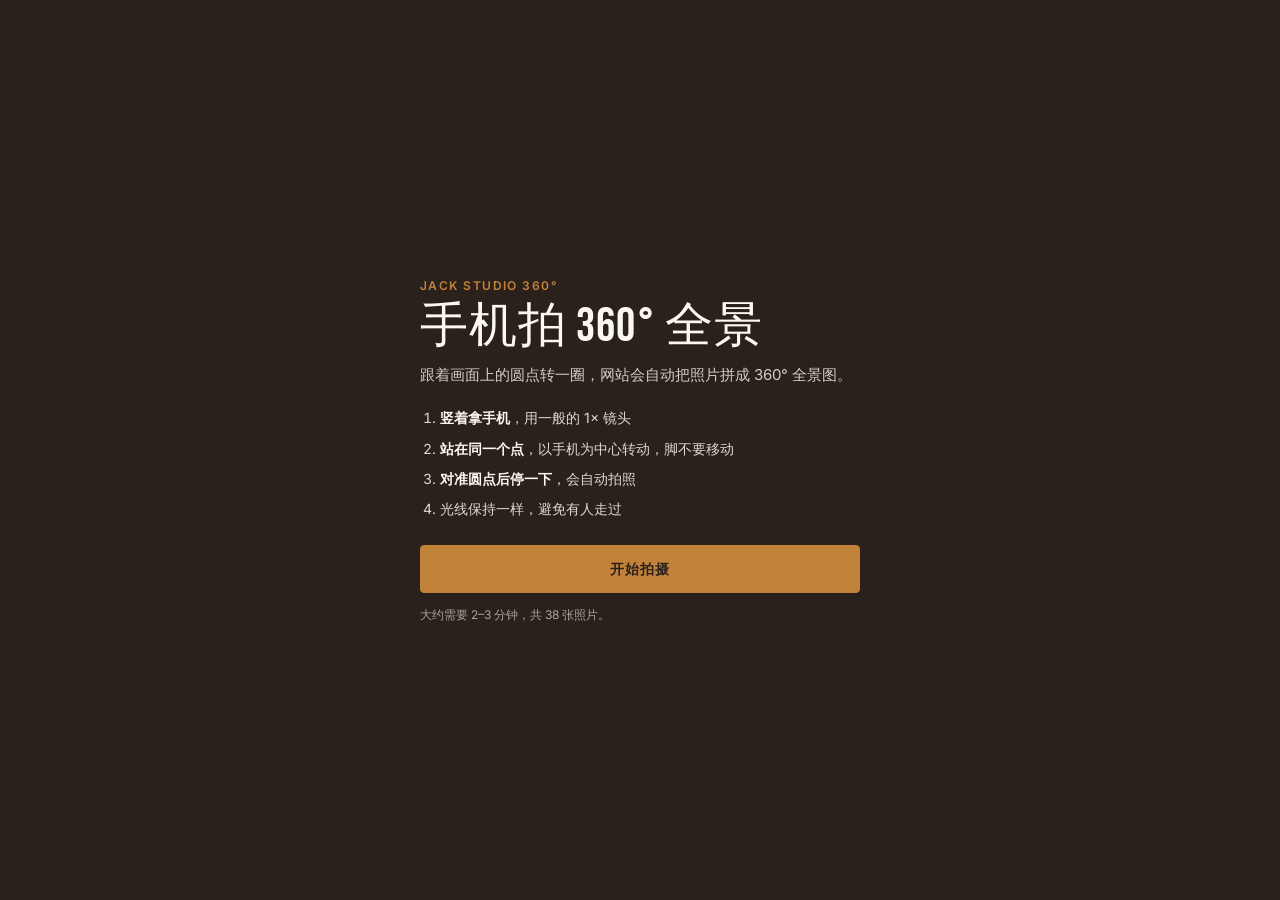
==== capture/index.html @ af5fc039 "Add files via upload" ====
<!doctype html>
<html lang="zh">
<head>
  <meta charset="utf-8">
  <meta name="viewport" content="width=device-width, initial-scale=1, viewport-fit=cover">
  <meta name="robots" content="noindex">
  <meta name="theme-color" content="#2b211c">
  <title>手机拍 360° — Jack Studio</title>
  <link rel="stylesheet" href="../assets/css/style.css">
  <link rel="stylesheet" href="../assets/vendor/photo-sphere-viewer/core.css">
  <link rel="stylesheet" href="capture.css">
  <script type="importmap">
    {
      "imports": {
        "three": "../assets/vendor/three/three.module.min.js",
        "@photo-sphere-viewer/core": "../assets/vendor/photo-sphere-viewer/core.module.js"
      }
    }
  </script>
</head>
<body class="cap">

  <!-- 1. Intro -->
  <section class="cap-screen cap-intro" id="intro">
    <div class="cap-intro-inner">
      <p class="cap-eyebrow">JACK STUDIO 360°</p>
      <h1>手机拍 360° 全景</h1>
      <p class="cap-lead">跟着画面上的圆点转一圈，网站会自动把照片拼成 360° 全景图。</p>
      <ol class="cap-tips">
        <li><b>竖着拿手机</b>，用一般的 1× 镜头</li>
        <li><b>站在同一个点</b>，以手机为中心转动，脚不要移动</li>
        <li><b>对准圆点后停一下</b>，会自动拍照</li>
        <li>光线保持一样，避免有人走过</li>
      </ol>
      <p class="cap-error" id="intro-error" role="alert" hidden></p>
      <button class="cap-btn" type="button" id="start">开始拍摄</button>
      <p class="cap-note">大约需要 2–3 分钟，共 38 张照片。</p>
    </div>
  </section>

  <!-- 2. Capture -->
  <section class="cap-screen cap-live" id="live" hidden>
    <video id="video" playsinline muted autoplay></video>
    <canvas id="overlay" aria-hidden="true"></canvas>
    <div class="cap-flash" id="flash"></div>
    <div class="cap-reticle" aria-hidden="true"></div>

    <div class="cap-top">
      <button class="cap-icon" type="button" id="cancel" aria-label="取消">×</button>
      <div class="cap-count"><span id="count">0</span> / <span id="total">38</span></div>
      <button class="cap-icon cap-icon--text" type="button" id="undo" disabled>撤销</button>
    </div>
    <p class="cap-hint" id="hint" aria-live="polite">把中间的圆圈对准圆点</p>

    <div class="cap-bottom">
      <button class="cap-shutter" type="button" id="shutter" aria-label="手动拍照"></button>
      <button class="cap-btn cap-btn--ghost" type="button" id="finish" disabled>完成</button>
    </div>
  </section>

  <!-- 3. Processing -->
  <section class="cap-screen cap-proc" id="proc" hidden>
    <div class="cap-intro-inner">
      <h2>正在拼接全景图</h2>
      <p class="cap-lead" id="proc-stage">准备照片…</p>
      <div class="cap-progress"><i id="proc-bar"></i></div>
      <p class="cap-note">请保持这个页面打开，大约需要 20–60 秒。</p>
    </div>
  </section>

  <!-- 4. Result -->
  <section class="cap-screen cap-result" id="result" hidden>
    <div class="cap-pano" id="cap-pano"></div>
    <div class="cap-result-bar">
      <p class="cap-note" id="result-info"></p>
      <div class="cap-actions">
        <a class="cap-btn" id="download" download="jackstudio-360.jpg">下载全景图</a>
        <button class="cap-btn cap-btn--ghost" type="button" id="share" hidden>分享</button>
        <button class="cap-btn cap-btn--ghost" type="button" id="again">重新拍摄</button>
      </div>
      <p class="cap-note">下载后，在后台 Showroom 按「新增场景」上传这张图。</p>
    </div>
  </section>

  <script type="module" src="capture.js"></script>
</body>
</html>
---- assets/css/style.css ----
/* Jack Studio 360 — shared styles */
/* Self-hosted fonts (SIL Open Font License — free for commercial use) */
@font-face { font-family: "Bebas Neue"; font-style: normal; font-weight: 400; font-display: swap; src: url("../fonts/bebas-neue-latin-400-normal.woff2") format("woff2"); }
@font-face { font-family: "Inter"; font-style: normal; font-weight: 400; font-display: swap; src: url("../fonts/inter-latin-400-normal.woff2") format("woff2"); }
@font-face { font-family: "Inter"; font-style: normal; font-weight: 500; font-display: swap; src: url("../fonts/inter-latin-500-normal.woff2") format("woff2"); }
@font-face { font-family: "Inter"; font-style: normal; font-weight: 600; font-display: swap; src: url("../fonts/inter-latin-600-normal.woff2") format("woff2"); }

:root {
  --espresso: #401410;
  --ivory: #fbf8f0;
  --tan: #c38239;
  --sage: #8da68a;
  --olive: #6b5d45;
  --ink: #2b211c;          /* darkest tone — never pure black */
  --line: rgba(64, 20, 16, 0.14);
  --font-head: "Bebas Neue", Impact, sans-serif;
  --font-body: "Inter", system-ui, sans-serif;
  --radius: 4px;
  --header-h: 64px;
}

*, *::before, *::after { box-sizing: border-box; }
html, body { margin: 0; height: 100%; }
body {
  background: var(--ivory);
  color: var(--espresso);
  font: 400 15px/1.6 var(--font-body);
  -webkit-font-smoothing: antialiased;
}
img { max-width: 100%; display: block; }
a { color: inherit; }
h1, h2, h3 { font-family: var(--font-head); font-weight: 400; letter-spacing: 0.02em; line-height: 1; margin: 0; }
:focus-visible { outline: 2px solid var(--tan); outline-offset: 2px; }
[hidden] { display: none !important; }
.visually-hidden { position: absolute; width: 1px; height: 1px; overflow: hidden; clip: rect(0 0 0 0); white-space: nowrap; }

/* Header */
.site-header {
  height: var(--header-h);
  display: flex; align-items: center; justify-content: space-between;
  padding: 0 24px;
  border-bottom: 1px solid var(--line);
  background: var(--ivory);
}
.brand { white-space: nowrap; font-family: var(--font-head); font-size: 26px; text-decoration: none; letter-spacing: 0.04em; }
.brand span { color: var(--tan); }
.site-nav { display: flex; gap: 24px; }
.site-nav a { text-decoration: none; font-size: 13px; font-weight: 500; text-transform: uppercase; letter-spacing: 0.08em; }
.site-nav a[aria-current="page"] { color: var(--tan); }
body.is-embed .site-header { display: none; }

/* Buttons */
.btn {
  display: inline-flex; align-items: center; justify-content: center; gap: 8px;
  min-height: 44px; padding: 0 22px;
  border: 1px solid var(--espresso); border-radius: var(--radius);
  background: var(--espresso); color: var(--ivory);
  font: 500 13px/1 var(--font-body); text-transform: uppercase; letter-spacing: 0.08em;
  text-decoration: none; cursor: pointer;
}
.btn:hover { background: var(--ink); }
.btn--ghost { background: transparent; color: var(--espresso); }
.btn--ghost:hover { background: rgba(64, 20, 16, 0.06); }

/* Home */
.home { max-width: 1200px; margin: 0 auto; padding: 56px 24px 80px; }
.home-hero h1 { font-size: clamp(48px, 8vw, 96px); }
.home-hero p { max-width: 520px; color: var(--olive); margin: 12px 0 28px; }
.home-section { margin-top: 64px; }
.home-section h2 { font-size: 32px; margin-bottom: 20px; }
.card-grid { display: grid; grid-template-columns: repeat(auto-fill, minmax(240px, 1fr)); gap: 20px; }
.card { text-decoration: none; border: 1px solid var(--line); border-radius: var(--radius); overflow: hidden; background: #fff; }
.card img { aspect-ratio: 1; object-fit: cover; width: 100%; background: var(--ivory); }
.card-body { padding: 14px 16px 18px; }
.card-body h3 { font-size: 24px; }
.card-meta { font-size: 13px; color: var(--olive); }

/* Showroom */
.showroom-page { height: 100dvh; display: flex; flex-direction: column; overflow: hidden; }
.showroom { position: relative; flex: 1; min-height: 0; background: var(--ink); }
#pano { position: absolute; inset: 0; }
.scene-title {
  position: absolute; top: 16px; left: 16px; z-index: 10;
  padding: 8px 14px; border-radius: var(--radius);
  background: rgba(43, 33, 28, 0.72); color: var(--ivory);
  font-family: var(--font-head); font-size: 22px; letter-spacing: 0.04em;
}
.scene-list {
  position: absolute; left: 16px; right: 16px; bottom: 56px; z-index: 10;
  display: flex; gap: 10px; overflow-x: auto;
  list-style: none; margin: 0; padding: 0 0 4px; scrollbar-width: none;
}
.scene-list button {
  flex: 0 0 auto; width: 120px; padding: 0; border: 2px solid transparent; border-radius: var(--radius);
  background: var(--ink); color: var(--ivory); cursor: pointer; overflow: hidden; text-align: left;
}
.scene-list button[aria-current="true"] { border-color: var(--tan); }
.scene-list img { width: 100%; aspect-ratio: 2 / 1; object-fit: cover; }
.scene-list span { display: block; padding: 4px 8px; font-size: 12px; font-weight: 500; }

/* Hotspot markers */
.hs { display: flex; align-items: center; gap: 8px; cursor: pointer; }
.hs-dot {
  width: 36px; height: 36px; border-radius: 50%;
  display: grid; place-items: center;
  background: rgba(251, 248, 240, 0.92); color: var(--espresso);
  box-shadow: 0 0 0 6px rgba(251, 248, 240, 0.28), 0 4px 12px rgba(43, 33, 28, 0.35);
  font: 600 18px/1 var(--font-body);
}
.hs--scene .hs-dot { background: var(--tan); color: var(--ivory); }
.hs--info .hs-dot { background: var(--sage); color: var(--ivory); font-family: Georgia, serif; font-style: italic; }
.hs-label {
  padding: 5px 10px; border-radius: var(--radius);
  background: rgba(43, 33, 28, 0.78); color: var(--ivory);
  font: 500 12px/1.2 var(--font-body); text-transform: uppercase; letter-spacing: 0.06em; white-space: nowrap;
}

/* Product drawer */
.drawer {
  position: absolute; top: 0; right: 0; bottom: 0; z-index: 20;
  width: min(380px, 100%);
  background: var(--ivory); box-shadow: -8px 0 24px rgba(43, 33, 28, 0.25);
  transform: translateX(100%); transition: transform 0.3s ease;
  display: flex; flex-direction: column;
}
.drawer.is-open { transform: none; }
.drawer-close {
  position: absolute; top: 10px; right: 10px; width: 44px; height: 44px;
  border: 0; background: transparent; font-size: 26px; cursor: pointer; color: var(--espresso);
}
.drawer-body { padding: 56px 24px 24px; overflow-y: auto; }
.drawer-body img { aspect-ratio: 1; object-fit: cover; width: 100%; border-radius: var(--radius); margin-bottom: 16px; }
.drawer-body .eyebrow { font-size: 12px; text-transform: uppercase; letter-spacing: 0.1em; color: var(--tan); font-weight: 600; }
.drawer-body h2 { font-size: 34px; margin: 6px 0; }
.drawer-body .price { font-weight: 600; margin-bottom: 12px; }
.drawer-body p { color: var(--olive); margin: 0 0 20px; }
.drawer-actions { display: grid; gap: 10px; }

/* Product page */
.product-page { max-width: 1200px; margin: 0 auto; padding: 32px 24px 64px; display: grid; gap: 40px; grid-template-columns: minmax(0, 1.4fr) minmax(0, 1fr); align-items: start; }
.viewer-tabs { display: flex; gap: 8px; margin-bottom: 12px; }
.viewer-tabs button {
  min-height: 40px; padding: 0 16px; border: 1px solid var(--line); border-radius: var(--radius);
  background: transparent; color: var(--espresso); font: 500 12px/1 var(--font-body);
  text-transform: uppercase; letter-spacing: 0.08em; cursor: pointer;
}
.viewer-tabs button[aria-selected="true"] { background: var(--espresso); color: var(--ivory); border-color: var(--espresso); }
.viewer-stage { position: relative; aspect-ratio: 1; background: #fff; border: 1px solid var(--line); border-radius: var(--radius); overflow: hidden; }
.viewer-stage model-viewer { width: 100%; height: 100%; --poster-color: #fff; }
.product-info h1 { font-size: clamp(40px, 5vw, 64px); margin: 6px 0 10px; }
.product-info .eyebrow { font-size: 12px; text-transform: uppercase; letter-spacing: 0.1em; color: var(--tan); font-weight: 600; }
.product-info .price { font-size: 18px; font-weight: 600; margin-bottom: 16px; }
.product-info p { color: var(--olive); }
.product-info .btn { margin-top: 12px; }
body.is-embed .product-page { grid-template-columns: 1fr; padding: 0; }
body.is-embed .product-info { display: none; }
body.is-embed .viewer-stage { border: 0; }

/* Spin viewer */
.spin { position: absolute; inset: 0; cursor: grab; touch-action: pan-y; user-select: none; -webkit-user-select: none; }
.spin.is-dragging { cursor: grabbing; }
.spin img { width: 100%; height: 100%; object-fit: contain; pointer-events: none; }
.spin-hint {
  position: absolute; left: 50%; bottom: 16px; transform: translateX(-50%);
  padding: 6px 12px; border-radius: 999px; background: rgba(43, 33, 28, 0.72); color: var(--ivory);
  font-size: 12px; font-weight: 500; letter-spacing: 0.04em; pointer-events: none;
  transition: opacity 0.3s;
}
.spin.has-interacted .spin-hint { opacity: 0; }
.spin-progress { position: absolute; left: 0; bottom: 0; height: 3px; background: var(--tan); transition: width 0.2s; }

.error-msg { padding: 40px 24px; text-align: center; color: var(--olive); }

@media (max-width: 860px) {
  .product-page { grid-template-columns: 1fr; gap: 24px; padding-top: 16px; }
  .site-header { padding: 0 16px; }
  .brand { font-size: 22px; }
  .site-nav { gap: 16px; }
  .scene-list { bottom: 52px; }
  .scene-list button { width: 96px; }
}
@media (prefers-reduced-motion: reduce) {
  .drawer, .spin-hint, .spin-progress { transition: none; }
}
.showroom .error-msg { color: var(--ivory); }
---- assets/vendor/photo-sphere-viewer/core.css ----
/*!
 * Photo Sphere Viewer 5.15.1
 * @copyright 2014-2015 Jérémy Heleine
 * @copyright 2015-2026 Damien "Mistic" Sorel
 * @licence MIT (https://opensource.org/licenses/MIT)
 */
/* src/styles/index.scss */
.psv-container {
  --psv-core-loaded: true;
  container-name: psv-container;
  container-type: size;
  width: 100%;
  height: 100%;
  margin: 0;
  padding: 0;
  position: relative;
  background:
    radial-gradient(
      #fff 0%,
      #fdfdfd 16%,
      #fbfbfb 33%,
      #f8f8f8 49%,
      #efefef 66%,
      #dfdfdf 82%,
      #bfbfbf 100%);
  overflow: hidden;
}
.psv-container * {
  box-sizing: content-box;
}
.psv-canvas-container {
  position: absolute;
  top: 0;
  left: 0;
  z-index: 0;
  transition: opacity linear 100ms;
}
.psv-fullscreen-emulation {
  position: fixed !important;
  top: 0 !important;
  left: 0 !important;
  width: 100% !important;
  height: 100% !important;
  z-index: 9999;
}
.psv-loader-container {
  display: flex;
  align-items: center;
  justify-content: center;
  position: absolute;
  top: 0;
  left: 0;
  width: 100%;
  height: 100%;
  z-index: 80;
}
.psv-loader {
  --psv-loader-border: 3px;
  --psv-loader-tickness: 10px;
  position: relative;
  display: flex;
  justify-content: center;
  align-items: center;
  color: rgba(255, 255, 255, 0.7);
  width: 150px;
  height: 150px;
}
.psv-loader-canvas {
  position: absolute;
  top: 0;
  left: 0;
  width: 100%;
  height: 100%;
  color: rgba(61, 61, 61, 0.5);
  z-index: -1;
}
.psv-loader-text {
  font: 600 16px sans-serif;
  text-align: center;
}
.psv-loader--undefined .psv-loader-canvas {
  animation: psv-loader 2s cubic-bezier(0.75, 0.25, 0.25, 0.75) infinite;
}
@keyframes psv-loader {
  0% {
    transform: rotate(0deg);
  }
  100% {
    transform: rotate(360deg);
  }
}
.psv-navbar {
  display: flex;
  position: absolute;
  z-index: 90;
  bottom: -40px;
  left: 0;
  width: 100%;
  height: 40px;
  background: rgba(61, 61, 61, 0.5);
  transition: bottom ease-in-out 0.1s;
  font: 16px sans-serif;
  cursor: default;
}
.psv-navbar--open {
  bottom: 0;
}
.psv-navbar,
.psv-navbar * {
  box-sizing: content-box;
}
.psv-button {
  flex: 0 0 auto;
  padding: 10px;
  position: relative;
  cursor: pointer;
  height: 20px;
  width: 20px;
  background: transparent;
  color: rgba(255, 255, 255, 0.7);
}
.psv-button--active {
  background: rgba(255, 255, 255, 0.2);
}
.psv-button--disabled {
  pointer-events: none;
  opacity: 0.5;
}
.psv-button-svg {
  width: 100%;
  transform: scale(1);
  transition: transform 200ms ease;
  vertical-align: initial;
}
.psv-button:not(.psv-button--disabled):focus-visible {
  outline: 2px solid #007cff;
  outline-offset: -2px;
}
.psv-container:not(.psv--is-touch) .psv-button--hover-scale:not(.psv-button--disabled):hover .psv-button-svg {
  transform: scale(1.2);
}
.psv-move-button + .psv-move-button {
  margin-left: -10px;
}
.psv-download-button {
  color: rgba(255, 255, 255, 0.7) !important;
  text-decoration: none !important;
}
.psv-download-button::before,
.psv-download-button::after {
  display: none !important;
}
.psv-custom-button {
  width: auto;
  min-width: 20px;
}
.psv-custom-button--no-padding {
  padding: 0;
  height: 100%;
}
.psv-caption {
  flex: 1 1 100%;
  color: rgba(255, 255, 255, 0.7);
  overflow: hidden;
  text-align: center;
  cursor: unset;
  padding: unset;
  height: unset;
  width: unset;
}
.psv-caption-content {
  display: inline-block;
  padding: 10px;
  white-space: nowrap;
}
.psv-zoom-range.psv-button {
  width: 80px;
  height: 1px;
  margin: 10px 0;
  padding: 9.5px 0;
  max-width: 600px;
}
.psv-zoom-range-line {
  position: relative;
  width: 80px;
  height: 1px;
  background: rgba(255, 255, 255, 0.7);
  transition: all 0.3s ease;
}
.psv-zoom-range-handle {
  position: absolute;
  border-radius: 50%;
  top: -3px;
  width: 7px;
  height: 7px;
  background: rgba(255, 255, 255, 0.7);
  transform: scale(1);
  transition: transform 0.3s ease;
}
.psv-zoom-range:not(.psv-button--disabled):hover .psv-zoom-range-line {
  box-shadow: 0 0 2px rgba(255, 255, 255, 0.7);
}
.psv-zoom-range:not(.psv-button--disabled):hover .psv-zoom-range-handle {
  transform: scale(1.3);
}
.psv-notification {
  position: absolute;
  z-index: 100;
  bottom: -40px;
  display: flex;
  justify-content: center;
  box-sizing: border-box;
  width: 100%;
  padding: 0 2em;
  opacity: 0;
  transition-property: opacity, bottom;
  transition-timing-function: ease-in-out;
  transition-duration: 200ms;
}
.psv-notification-content {
  max-width: 50em;
  background: rgba(61, 61, 61, 0.8);
  border-radius: 4px;
  padding: 0.5em 1em;
  font: 14px sans-serif;
  color: rgb(255, 255, 255);
}
.psv-notification--visible {
  opacity: 100;
  bottom: 80px;
}
.psv-overlay {
  display: flex;
  flex-direction: column;
  align-items: center;
  justify-content: center;
  position: absolute;
  z-index: 110;
  inset: 0;
  background:
    radial-gradient(
      #fff 0%,
      #fdfdfd 16%,
      #fbfbfb 33%,
      #f8f8f8 49%,
      #efefef 66%,
      #dfdfdf 82%,
      #bfbfbf 100%);
  opacity: 0.8;
  cursor: default;
}
.psv-overlay-image {
  width: 100%;
  text-align: center;
  color: rgb(48, 48, 48);
}
.psv-overlay-image svg {
  width: 50%;
}
@container psv-container (orientation: landscape) {
  .psv-overlay-image svg {
    width: 33%;
  }
}
.psv-overlay-title {
  color: black;
  margin-top: 1em;
  font: 30px sans-serif;
  text-align: center;
}
.psv-overlay-text {
  color: rgba(0, 0, 0, 0.8);
  font: 20px sans-serif;
  opacity: 0.8;
  text-align: center;
}
.psv-panel {
  position: absolute;
  z-index: 90;
  right: 0;
  height: 100%;
  width: 400px;
  max-width: calc(100% - 9px);
  background: rgba(10, 10, 10, 0.7);
  transform: translate3d(100%, 0, 0);
  opacity: 0;
  transition-property: opacity, transform;
  transition-timing-function: ease-in-out;
  transition-duration: 100ms;
  cursor: default;
  margin-left: 9px;
}
.psv--has-navbar .psv-panel {
  height: calc(100% - 40px);
}
.psv-panel-close-button {
  display: none;
  position: absolute;
  top: -1px;
  right: 0;
  width: 19.2px;
  height: 19.2px;
  padding: 6.4px;
  background: transparent;
  color: #fff;
  transition: background 300ms ease-in-out;
  cursor: pointer;
}
.psv-panel-close-button svg {
  transition: transform 300ms ease-in-out;
}
.psv-panel-close-button:hover {
  background: rgba(0, 0, 0, 0.9);
}
.psv-panel-close-button:hover svg {
  transform: scale(-1);
}
.psv-panel-resizer {
  display: none;
  position: absolute;
  top: 0;
  left: -9px;
  width: 9px;
  height: 100%;
  background-color: rgba(0, 0, 0, 0.9);
  cursor: col-resize;
}
.psv-panel-resizer::before {
  content: "";
  position: absolute;
  top: 50%;
  left: 5.5px;
  margin-top: -14.5px;
  width: 1px;
  height: 1px;
  box-shadow:
    1px 0 #fff,
    3px 0px #fff,
    5px 0px #fff,
    1px 2px #fff,
    3px 2px #fff,
    5px 2px #fff,
    1px 4px #fff,
    3px 4px #fff,
    5px 4px #fff,
    1px 6px #fff,
    3px 6px #fff,
    5px 6px #fff,
    1px 8px #fff,
    3px 8px #fff,
    5px 8px #fff,
    1px 10px #fff,
    3px 10px #fff,
    5px 10px #fff,
    1px 12px #fff,
    3px 12px #fff,
    5px 12px #fff,
    1px 14px #fff,
    3px 14px #fff,
    5px 14px #fff,
    1px 16px #fff,
    3px 16px #fff,
    5px 16px #fff,
    1px 18px #fff,
    3px 18px #fff,
    5px 18px #fff,
    1px 20px #fff,
    3px 20px #fff,
    5px 20px #fff,
    1px 22px #fff,
    3px 22px #fff,
    5px 22px #fff,
    1px 24px #fff,
    3px 24px #fff,
    5px 24px #fff,
    1px 26px #fff,
    3px 26px #fff,
    5px 26px #fff,
    1px 28px #fff,
    3px 28px #fff,
    5px 28px #fff;
  background: transparent;
}
.psv-panel-content {
  width: 100%;
  height: 100%;
  box-sizing: border-box;
  color: rgb(220, 220, 220);
  font: 16px sans-serif;
  overflow: auto;
}
.psv-panel-content:not(.psv-panel-content--no-margin) {
  padding: 1em;
}
.psv-panel-content--no-interaction {
  user-select: none;
  pointer-events: none;
}
.psv-panel--open {
  transform: translate3d(0, 0, 0);
  opacity: 1;
  transition-duration: 0.2s;
}
.psv-panel--open .psv-panel-close-button,
.psv-panel--open .psv-panel-resizer {
  display: block;
}
@container psv-container (max-width: 400px) {
  .psv-panel {
    width: 100% !important;
    max-width: none;
  }
  .psv-panel-resizer {
    display: none !important;
  }
}
.psv-panel-menu {
  height: 100%;
  display: flex;
  flex-direction: column;
}
.psv-panel-menu-title {
  flex: none;
  display: flex;
  align-items: center;
  font: 24px sans-serif;
  margin: 24px 12px;
}
.psv-panel-menu-title svg {
  width: 24px;
  height: 24px;
  margin-right: 12px;
}
.psv-panel-menu-list {
  flex: 1;
  list-style: none;
  margin: 0;
  padding: 0;
  overflow-x: hidden;
}
.psv-panel-menu-item {
  min-height: 1.5em;
  padding: 0.5em 1em;
  cursor: pointer;
  display: flex;
  align-items: center;
  justify-content: flex-start;
  transition: background 0.1s ease-in-out;
}
.psv-panel-menu-item--active {
  outline: 1px solid currentcolor;
  outline-offset: -1px;
}
.psv-panel-menu-item-icon {
  flex: none;
  height: 1.5em;
  width: 1.5em;
  margin-right: 0.5em;
}
.psv-panel-menu-item-icon img {
  max-width: 100%;
  max-height: 100%;
}
.psv-panel-menu-item-icon {
}
.psv-panel-menu-item-icon svg {
  width: 100%;
  height: 100%;
}
.psv-panel-menu-item:focus-visible {
  outline: 2px solid #007cff;
  outline-offset: -2px;
}
.psv-panel-menu--stripped .psv-panel-menu-item:hover {
  background: rgba(255, 255, 255, 0.2);
}
.psv-panel-menu--stripped .psv-panel-menu-item:nth-child(odd),
.psv-panel-menu--stripped .psv-panel-menu-item:nth-child(odd)::before {
  background: rgba(255, 255, 255, 0.1);
}
.psv-panel-menu--stripped .psv-panel-menu-item:nth-child(even),
.psv-panel-menu--stripped .psv-panel-menu-item:nth-child(even)::before {
  background: transparent;
}
.psv-container:not(.psv--is-touch) .psv-panel-menu-item:hover {
  background: rgba(255, 255, 255, 0.2);
}
.psv-tooltip {
  position: absolute;
  z-index: 50;
  box-sizing: border-box;
  max-width: 200px;
  background: rgba(61, 61, 61, 0.8);
  border-radius: 4px;
  opacity: 0;
  transition-property: opacity, transform;
  transition-timing-function: ease-in-out;
  transition-duration: 100ms;
  cursor: default;
}
.psv-tooltip-content {
  color: rgb(255, 255, 255);
  font: 14px sans-serif;
  text-shadow: 0 1px #000;
  padding: 0.5em 1em;
}
.psv-tooltip-arrow {
  position: absolute;
  height: 0;
  width: 0;
  border: 7px solid transparent;
}
.psv-tooltip--top-left,
.psv-tooltip--top-center,
.psv-tooltip--top-right {
  transform: translate3d(0, 5px, 0);
}
.psv-tooltip--top-left .psv-tooltip-arrow,
.psv-tooltip--top-center .psv-tooltip-arrow,
.psv-tooltip--top-right .psv-tooltip-arrow {
  border-top-color: rgba(61, 61, 61, 0.8);
}
.psv-tooltip--bottom-left,
.psv-tooltip--bottom-center,
.psv-tooltip--bottom-right {
  transform: translate3d(0, -5px, 0);
}
.psv-tooltip--bottom-left .psv-tooltip-arrow,
.psv-tooltip--bottom-center .psv-tooltip-arrow,
.psv-tooltip--bottom-right .psv-tooltip-arrow {
  border-bottom-color: rgba(61, 61, 61, 0.8);
}
.psv-tooltip--left-top,
.psv-tooltip--center-left,
.psv-tooltip--left-bottom {
  transform: translate3d(5px, 0, 0);
}
.psv-tooltip--left-top .psv-tooltip-arrow,
.psv-tooltip--center-left .psv-tooltip-arrow,
.psv-tooltip--left-bottom .psv-tooltip-arrow {
  border-left-color: rgba(61, 61, 61, 0.8);
}
.psv-tooltip--right-top,
.psv-tooltip--center-right,
.psv-tooltip--right-bottom {
  transform: translate3d(-5px, 0, 0);
}
.psv-tooltip--right-top .psv-tooltip-arrow,
.psv-tooltip--center-right .psv-tooltip-arrow,
.psv-tooltip--right-bottom .psv-tooltip-arrow {
  border-right-color: rgba(61, 61, 61, 0.8);
}
.psv-tooltip--left-top,
.psv-tooltip--top-left {
  box-shadow: -3px -3px 0 rgba(90, 90, 90, 0.7);
}
.psv-tooltip--top-center {
  box-shadow: 0 -3px 0 rgba(90, 90, 90, 0.7);
}
.psv-tooltip--right-top,
.psv-tooltip--top-right {
  box-shadow: 3px -3px 0 rgba(90, 90, 90, 0.7);
}
.psv-tooltip--left-bottom,
.psv-tooltip--bottom-left {
  box-shadow: -3px 3px 0 rgba(90, 90, 90, 0.7);
}
.psv-tooltip--bottom-center {
  box-shadow: 0 3px 0 rgba(90, 90, 90, 0.7);
}
.psv-tooltip--right-bottom,
.psv-tooltip--bottom-right {
  box-shadow: 3px 3px 0 rgba(90, 90, 90, 0.7);
}
.psv-tooltip--center-left {
  box-shadow: -3px 0 0 rgba(90, 90, 90, 0.7);
}
.psv-tooltip--center-right {
  box-shadow: 3px 0 0 rgba(90, 90, 90, 0.7);
}
.psv-tooltip--visible {
  transform: translate3d(0, 0, 0);
  opacity: 1;
}
/*# sourceMappingURL=index.css.map */
---- capture/capture.css ----
/* Jack Studio 360 — phone panorama capture */
body.cap { background: var(--ink); color: var(--ivory); overflow: hidden; height: 100dvh; }
.cap [hidden] { display: none !important; }
.cap-screen { position: fixed; inset: 0; }

/* Intro / processing */
.cap-intro, .cap-proc { display: grid; place-items: center; padding: 24px; overflow-y: auto; }
.cap-intro-inner { width: min(440px, 100%); }
.cap-eyebrow { font-size: 12px; font-weight: 600; letter-spacing: 0.12em; color: var(--tan); margin: 0 0 8px; }
.cap h1, .cap h2 { font-size: clamp(34px, 10vw, 48px); color: var(--ivory); margin-bottom: 12px; }
.cap h2 { font-size: 36px; }
.cap-lead { color: rgba(251, 248, 240, 0.8); margin: 0 0 20px; }
.cap-tips { margin: 0 0 24px; padding-left: 20px; display: grid; gap: 8px; color: rgba(251, 248, 240, 0.85); font-size: 14px; }
.cap-tips b { color: var(--ivory); }
.cap-note { font-size: 12px; color: rgba(251, 248, 240, 0.6); margin: 12px 0 0; }
.cap-error { background: rgba(163, 52, 31, 0.25); border: 1px solid rgba(163, 52, 31, 0.6); padding: 10px 12px; border-radius: var(--radius); font-size: 13px; }

.cap-btn {
  display: inline-flex; align-items: center; justify-content: center; min-height: 48px; padding: 0 24px;
  border: 1px solid var(--tan); border-radius: var(--radius); background: var(--tan); color: var(--ink);
  font: 600 14px/1 var(--font-body); letter-spacing: 0.06em; text-decoration: none; cursor: pointer;
}
.cap-btn:disabled { opacity: 0.4; cursor: not-allowed; }
.cap-btn--ghost { background: rgba(43, 33, 28, 0.6); color: var(--ivory); border-color: rgba(251, 248, 240, 0.5); }
.cap-intro .cap-btn { width: 100%; }

.cap-progress { height: 6px; border-radius: 999px; background: rgba(251, 248, 240, 0.15); overflow: hidden; }
.cap-progress i { display: block; height: 100%; width: 0; background: var(--tan); transition: width 0.2s; }

/* Live capture */
.cap-live { background: var(--ink); }
.cap-live video, .cap-live canvas { position: absolute; inset: 0; width: 100%; height: 100%; }
.cap-live video { object-fit: cover; }
.cap-flash { position: absolute; inset: 0; background: var(--ivory); opacity: 0; pointer-events: none; transition: opacity 0.25s; }
.cap-flash.is-on { opacity: 0.55; transition: none; }
.cap-reticle {
  position: absolute; left: 50%; top: 50%; width: 64px; height: 64px; margin: -32px 0 0 -32px;
  border: 3px solid var(--ivory); border-radius: 50%; box-shadow: 0 0 0 1px rgba(43, 33, 28, 0.5); pointer-events: none;
}
.cap-top {
  position: absolute; top: 0; left: 0; right: 0; display: flex; align-items: center; justify-content: space-between;
  padding: max(12px, env(safe-area-inset-top)) 12px 12px;
  background: linear-gradient(rgba(43, 33, 28, 0.7), transparent);
}
.cap-icon {
  min-width: 44px; height: 44px; border: 0; border-radius: 22px; background: rgba(43, 33, 28, 0.6);
  color: var(--ivory); font-size: 26px; line-height: 1; cursor: pointer;
}
.cap-icon--text { font: 600 13px/1 var(--font-body); padding: 0 14px; }
.cap-icon:disabled { opacity: 0.4; }
.cap-count { font-family: var(--font-head); font-size: 28px; letter-spacing: 0.04em; }
.cap-hint {
  position: absolute; left: 50%; top: calc(50% + 56px); transform: translateX(-50%);
  margin: 0; padding: 8px 14px; border-radius: 999px; background: rgba(43, 33, 28, 0.75);
  font-size: 14px; font-weight: 500; white-space: nowrap; pointer-events: none;
}
.cap-hint.is-warn { background: rgba(163, 52, 31, 0.85); }
.cap-bottom {
  position: absolute; left: 0; right: 0; bottom: 0; display: flex; align-items: center; justify-content: center; gap: 24px;
  padding: 16px 16px max(20px, env(safe-area-inset-bottom));
  background: linear-gradient(transparent, rgba(43, 33, 28, 0.7));
}
.cap-shutter {
  width: 64px; height: 64px; border-radius: 50%; border: 4px solid var(--ivory); background: rgba(251, 248, 240, 0.25); cursor: pointer;
}
.cap-bottom .cap-btn { position: absolute; right: 16px; min-height: 44px; padding: 0 18px; }

/* Result */
.cap-result { display: grid; grid-template-rows: minmax(0, 1fr) auto; }
.cap-pano { position: relative; min-height: 0; height: 100%; }
.cap-result-bar { padding: 14px 16px max(16px, env(safe-area-inset-bottom)); background: var(--ink); }
.cap-actions { display: flex; gap: 10px; flex-wrap: wrap; margin-top: 8px; }
.cap-actions .cap-btn { flex: 1 1 140px; }

@media (prefers-reduced-motion: reduce) {
  .cap-flash, .cap-progress i { transition: none; }
}
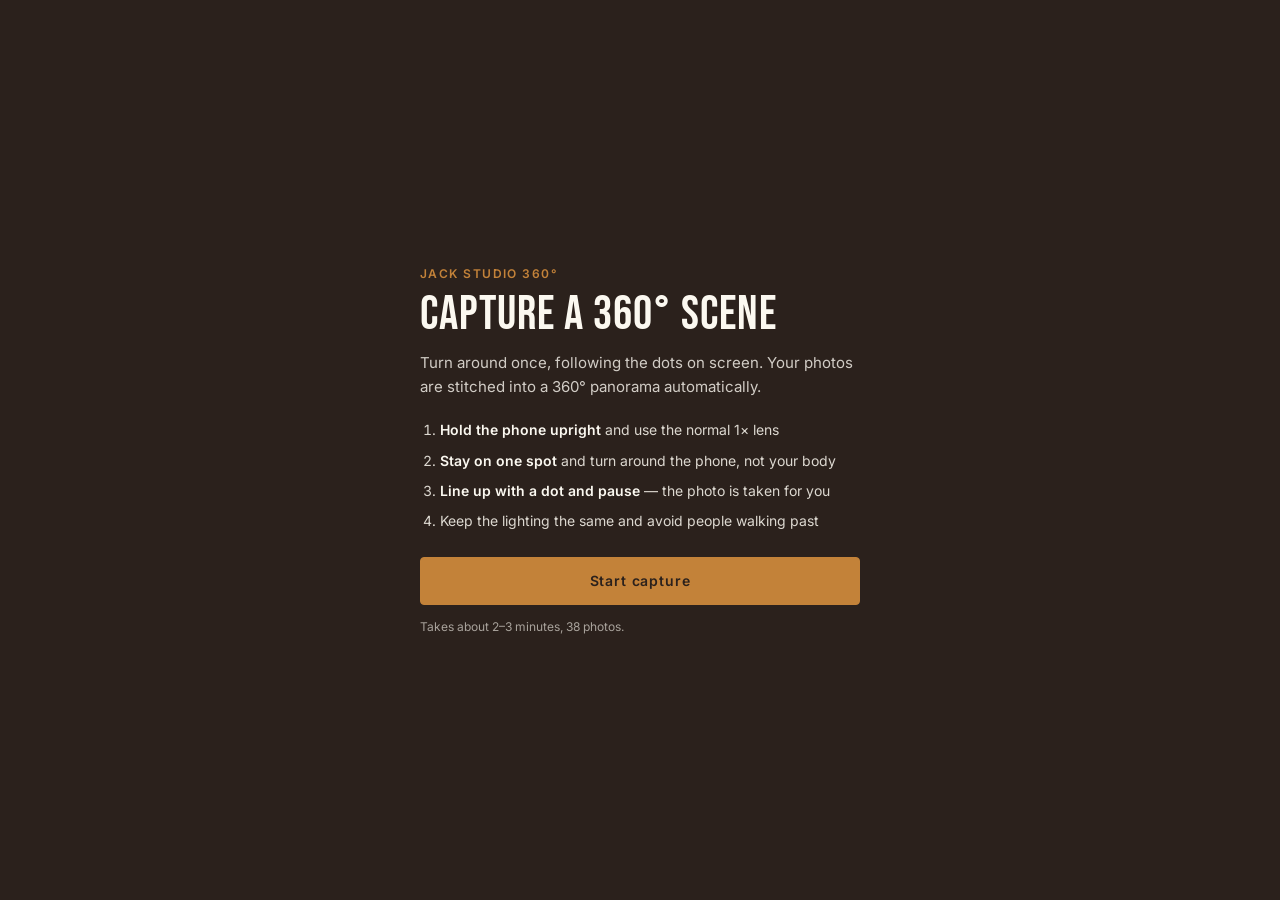
==== commit b0fd4ff3: "Add Studio workspace with GitHub as backend - Studio (/studio/): login, forgot password, workspace (" ====
--- a/capture/index.html
+++ b/capture/index.html
@@ -1,11 +1,11 @@
 <!doctype html>
-<html lang="zh">
+<html lang="en">
 <head>
   <meta charset="utf-8">
   <meta name="viewport" content="width=device-width, initial-scale=1, viewport-fit=cover">
   <meta name="robots" content="noindex">
   <meta name="theme-color" content="#2b211c">
-  <title>手机拍 360° — Jack Studio</title>
+  <title>Phone 360° Capture — Jack Studio</title>
   <link rel="stylesheet" href="../assets/css/style.css">
   <link rel="stylesheet" href="../assets/vendor/photo-sphere-viewer/core.css">
   <link rel="stylesheet" href="capture.css">
@@ -24,17 +24,17 @@
   <section class="cap-screen cap-intro" id="intro">
     <div class="cap-intro-inner">
       <p class="cap-eyebrow">JACK STUDIO 360°</p>
-      <h1>手机拍 360° 全景</h1>
-      <p class="cap-lead">跟着画面上的圆点转一圈，网站会自动把照片拼成 360° 全景图。</p>
+      <h1>Capture a 360° scene</h1>
+      <p class="cap-lead">Turn around once, following the dots on screen. Your photos are stitched into a 360° panorama automatically.</p>
       <ol class="cap-tips">
-        <li><b>竖着拿手机</b>，用一般的 1× 镜头</li>
-        <li><b>站在同一个点</b>，以手机为中心转动，脚不要移动</li>
-        <li><b>对准圆点后停一下</b>，会自动拍照</li>
-        <li>光线保持一样，避免有人走过</li>
+        <li><b>Hold the phone upright</b> and use the normal 1× lens</li>
+        <li><b>Stay on one spot</b> and turn around the phone, not your body</li>
+        <li><b>Line up with a dot and pause</b> — the photo is taken for you</li>
+        <li>Keep the lighting the same and avoid people walking past</li>
       </ol>
       <p class="cap-error" id="intro-error" role="alert" hidden></p>
-      <button class="cap-btn" type="button" id="start">开始拍摄</button>
-      <p class="cap-note">大约需要 2–3 分钟，共 38 张照片。</p>
+      <button class="cap-btn" type="button" id="start">Start capture</button>
+      <p class="cap-note">Takes about 2–3 minutes, 38 photos.</p>
     </div>
   </section>
 
@@ -46,25 +46,25 @@
     <div class="cap-reticle" aria-hidden="true"></div>
 
     <div class="cap-top">
-      <button class="cap-icon" type="button" id="cancel" aria-label="取消">×</button>
+      <button class="cap-icon" type="button" id="cancel" aria-label="Cancel">×</button>
       <div class="cap-count"><span id="count">0</span> / <span id="total">38</span></div>
-      <button class="cap-icon cap-icon--text" type="button" id="undo" disabled>撤销</button>
+      <button class="cap-icon cap-icon--text" type="button" id="undo" disabled>Undo</button>
     </div>
-    <p class="cap-hint" id="hint" aria-live="polite">把中间的圆圈对准圆点</p>
+    <p class="cap-hint" id="hint" aria-live="polite">Line up the circle with the dot</p>
 
     <div class="cap-bottom">
-      <button class="cap-shutter" type="button" id="shutter" aria-label="手动拍照"></button>
-      <button class="cap-btn cap-btn--ghost" type="button" id="finish" disabled>完成</button>
+      <button class="cap-shutter" type="button" id="shutter" aria-label="Take photo"></button>
+      <button class="cap-btn cap-btn--ghost" type="button" id="finish" disabled>Finish</button>
     </div>
   </section>
 
   <!-- 3. Processing -->
   <section class="cap-screen cap-proc" id="proc" hidden>
     <div class="cap-intro-inner">
-      <h2>正在拼接全景图</h2>
-      <p class="cap-lead" id="proc-stage">准备照片…</p>
+      <h2>Stitching your panorama</h2>
+      <p class="cap-lead" id="proc-stage">Preparing photos…</p>
       <div class="cap-progress"><i id="proc-bar"></i></div>
-      <p class="cap-note">请保持这个页面打开，大约需要 20–60 秒。</p>
+      <p class="cap-note">Keep this page open. This takes 20–60 seconds.</p>
     </div>
   </section>
 
@@ -74,11 +74,12 @@
     <div class="cap-result-bar">
       <p class="cap-note" id="result-info"></p>
       <div class="cap-actions">
-        <a class="cap-btn" id="download" download="jackstudio-360.jpg">下载全景图</a>
-        <button class="cap-btn cap-btn--ghost" type="button" id="share" hidden>分享</button>
-        <button class="cap-btn cap-btn--ghost" type="button" id="again">重新拍摄</button>
+        <a class="cap-btn" id="download" download="jackstudio-360.jpg">Download</a>
+        <button class="cap-btn cap-btn--ghost" type="button" id="share" hidden>Share</button>
+        <button class="cap-btn" type="button" id="save-asset" hidden>Save to Asset Library</button>
+        <button class="cap-btn cap-btn--ghost" type="button" id="again">Capture again</button>
       </div>
-      <p class="cap-note">下载后，在后台 Showroom 按「新增场景」上传这张图。</p>
+      <p class="cap-note" id="result-note">Download the panorama, then add it to a Showroom project in the Studio.</p>
     </div>
   </section>
 
--- a/assets/css/style.css
+++ b/assets/css/style.css
@@ -47,6 +47,7 @@
 .site-nav { display: flex; gap: 24px; }
 .site-nav a { text-decoration: none; font-size: 13px; font-weight: 500; text-transform: uppercase; letter-spacing: 0.08em; }
 .site-nav a[aria-current="page"] { color: var(--tan); }
+.site-nav .nav-login { color: var(--olive); }
 body.is-embed .site-header { display: none; }
 
 /* Buttons */
@@ -183,3 +184,10 @@
   .drawer, .spin-hint, .spin-progress { transition: none; }
 }
 .showroom .error-msg { color: var(--ivory); }
+
+/* Preview of unpublished changes (opened from the Studio) */
+body.is-preview::after {
+  content: "Preview — not published"; position: fixed; left: 50%; bottom: 12px; transform: translateX(-50%); z-index: 50;
+  padding: 6px 14px; border-radius: 999px; background: var(--tan); color: var(--ink);
+  font: 600 12px/1.4 var(--font-body); letter-spacing: 0.06em; text-transform: uppercase; pointer-events: none;
+}
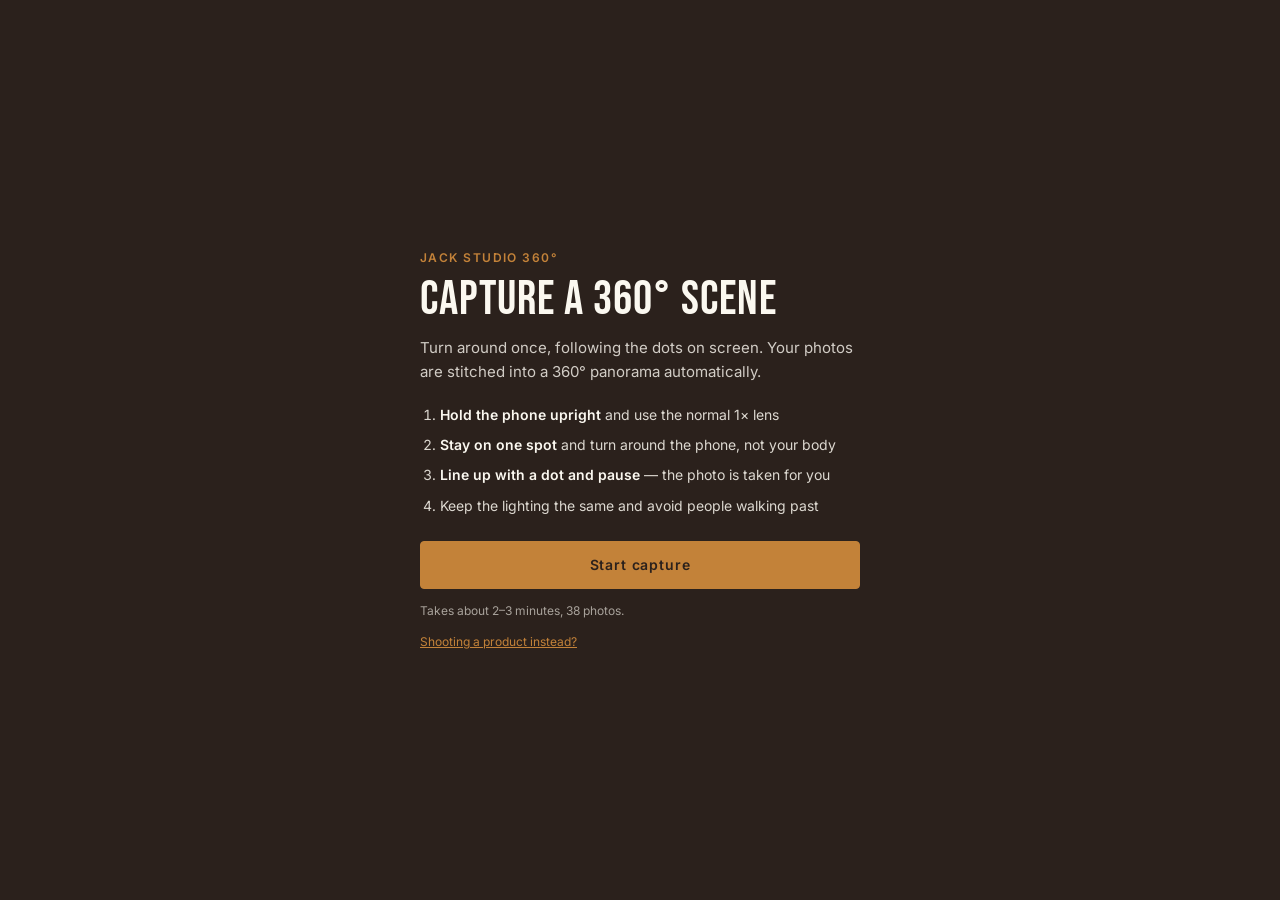
==== commit 05b1bec3: "Add guided product capture for phones A new page, capture/product.html, shoots a product's 360° turn" ====
--- a/capture/index.html
+++ b/capture/index.html
@@ -35,6 +35,7 @@
       <p class="cap-error" id="intro-error" role="alert" hidden></p>
       <button class="cap-btn" type="button" id="start">Start capture</button>
       <p class="cap-note">Takes about 2–3 minutes, 38 photos.</p>
+      <p class="cap-note"><a href="product.html" style="color:var(--tan)">Shooting a product instead?</a></p>
     </div>
   </section>
 
--- a/assets/css/style.css
+++ b/assets/css/style.css
@@ -170,6 +170,20 @@
 .spin.has-interacted .spin-hint { opacity: 0; }
 .spin-progress { position: absolute; left: 0; bottom: 0; height: 3px; background: var(--tan); transition: width 0.2s; }
 
+/* Open / close hotspot on a product spin (the same marker as a showroom hotspot, as a button) */
+.spin-hs {
+  position: absolute; z-index: 2; transform: translate(-18px, -50%);
+  padding: 0; border: 0; background: none; color: inherit; font: inherit; text-align: left;
+}
+.spin-hs--left { flex-direction: row-reverse; transform: translate(calc(-100% + 18px), -50%); }
+.spin-hs .hs-dot { animation: spin-hs-pulse 2.4s ease-out infinite; }
+.spin-hs.is-open .hs-dot { background: var(--espresso); color: var(--ivory); animation: none; }
+@keyframes spin-hs-pulse {
+  0%, 60%, 100% { box-shadow: 0 0 0 6px rgba(251, 248, 240, 0.28), 0 4px 12px rgba(43, 33, 28, 0.35); }
+  30% { box-shadow: 0 0 0 11px rgba(251, 248, 240, 0.12), 0 4px 12px rgba(43, 33, 28, 0.35); }
+}
+.spin.is-locked { cursor: crosshair; }
+
 .error-msg { padding: 40px 24px; text-align: center; color: var(--olive); }
 
 @media (max-width: 860px) {
@@ -182,6 +196,7 @@
 }
 @media (prefers-reduced-motion: reduce) {
   .drawer, .spin-hint, .spin-progress { transition: none; }
+  .spin-hs .hs-dot { animation: none; }
 }
 .showroom .error-msg { color: var(--ivory); }
 
--- a/capture/capture.css
+++ b/capture/capture.css
@@ -75,3 +75,47 @@
 @media (prefers-reduced-motion: reduce) {
   .cap-flash, .cap-progress i { transition: none; }
 }
+
+/* ===== Product capture (capture/product.html) ===== */
+.pc-link { color: var(--tan); }
+
+/* Set-up: two-way choices and fields on the dark ground */
+.pc-set { border: 0; margin: 0 0 16px; padding: 0; min-width: 0; }
+.pc-set legend, .pc-field > span { padding: 0; margin-bottom: 8px; font-size: 12px; font-weight: 600; letter-spacing: 0.06em; text-transform: uppercase; color: rgba(251, 248, 240, 0.8); }
+.pc-seg { display: grid; grid-template-columns: 1fr 1fr; gap: 8px; }
+.pc-seg label { position: relative; cursor: pointer; }
+.pc-seg input { position: absolute; inset: 0; opacity: 0; margin: 0; cursor: pointer; }
+.pc-seg label > span { display: grid; align-content: start; gap: 2px; height: 100%; padding: 12px; border: 1px solid rgba(251, 248, 240, 0.3); border-radius: var(--radius); }
+.pc-seg b { font-size: 14px; font-weight: 600; color: var(--ivory); }
+.pc-seg small { font-size: 12px; color: rgba(251, 248, 240, 0.6); }
+.pc-seg input:checked + span { border-color: var(--tan); box-shadow: 0 0 0 1px var(--tan); background: rgba(195, 130, 57, 0.14); }
+.pc-seg input:focus-visible + span { outline: 2px solid var(--tan); outline-offset: 2px; }
+.pc-row { display: grid; grid-template-columns: repeat(auto-fit, minmax(150px, 1fr)); gap: 8px; }
+.pc-field { display: grid; align-content: start; }
+.pc-field > span { margin-bottom: 6px; }
+.pc-field select, .pc-field input {
+  width: 100%; min-height: 44px; padding: 8px 12px; border: 1px solid rgba(251, 248, 240, 0.3); border-radius: var(--radius);
+  background: rgba(43, 33, 28, 0.6); color: var(--ivory); font: 400 16px/1.3 var(--font-body); /* 16px stops iOS zooming in */
+}
+.pc-field select:focus, .pc-field input:focus { outline: 2px solid var(--tan); outline-offset: 0; border-color: transparent; }
+.pc-plan { margin: 10px 0 18px; font-size: 13px; color: rgba(251, 248, 240, 0.8); }
+
+/* Shooting: the video is sized by product.js so the square on screen is exactly what is saved */
+.pc-live video { right: auto; bottom: auto; object-fit: fill; }
+.pc-hint { top: auto; bottom: calc(108px + env(safe-area-inset-bottom)); max-width: calc(100% - 24px); white-space: normal; text-align: center; }
+.pc-bottom .pc-ghost { position: absolute; left: 16px; }
+.pc-ghost[aria-pressed="true"] { background: var(--tan); color: var(--ink); }
+.cap-shutter.is-auto {
+  display: grid; place-items: center; color: var(--ivory); font: 600 11px/1 var(--font-body); letter-spacing: 0.06em;
+  background: conic-gradient(var(--tan) calc(var(--p, 0) * 1%), rgba(251, 248, 240, 0.25) 0);
+}
+
+/* Review */
+.pc-review { display: grid; grid-template-rows: minmax(0, 1fr) auto; background: var(--ink); }
+.pc-stage-wrap { display: grid; place-items: center; min-height: 0; padding: max(12px, env(safe-area-inset-top)) 12px 12px; }
+.pc-stage-wrap { container-type: size; }
+.pc-stage { position: relative; width: min(100cqw, 100cqh); height: min(100cqw, 100cqh); border-radius: var(--radius); overflow: hidden; background: rgba(251, 248, 240, 0.06); }
+.pc-bar { display: grid; gap: 10px; max-height: 62vh; overflow-y: auto; }
+.pc-bar .cap-note, .pc-bar .cap-error { margin: 0; }
+.pc-bar .cap-actions { margin-top: 0; }
+.pc-bar #save-box { display: grid; gap: 10px; }
